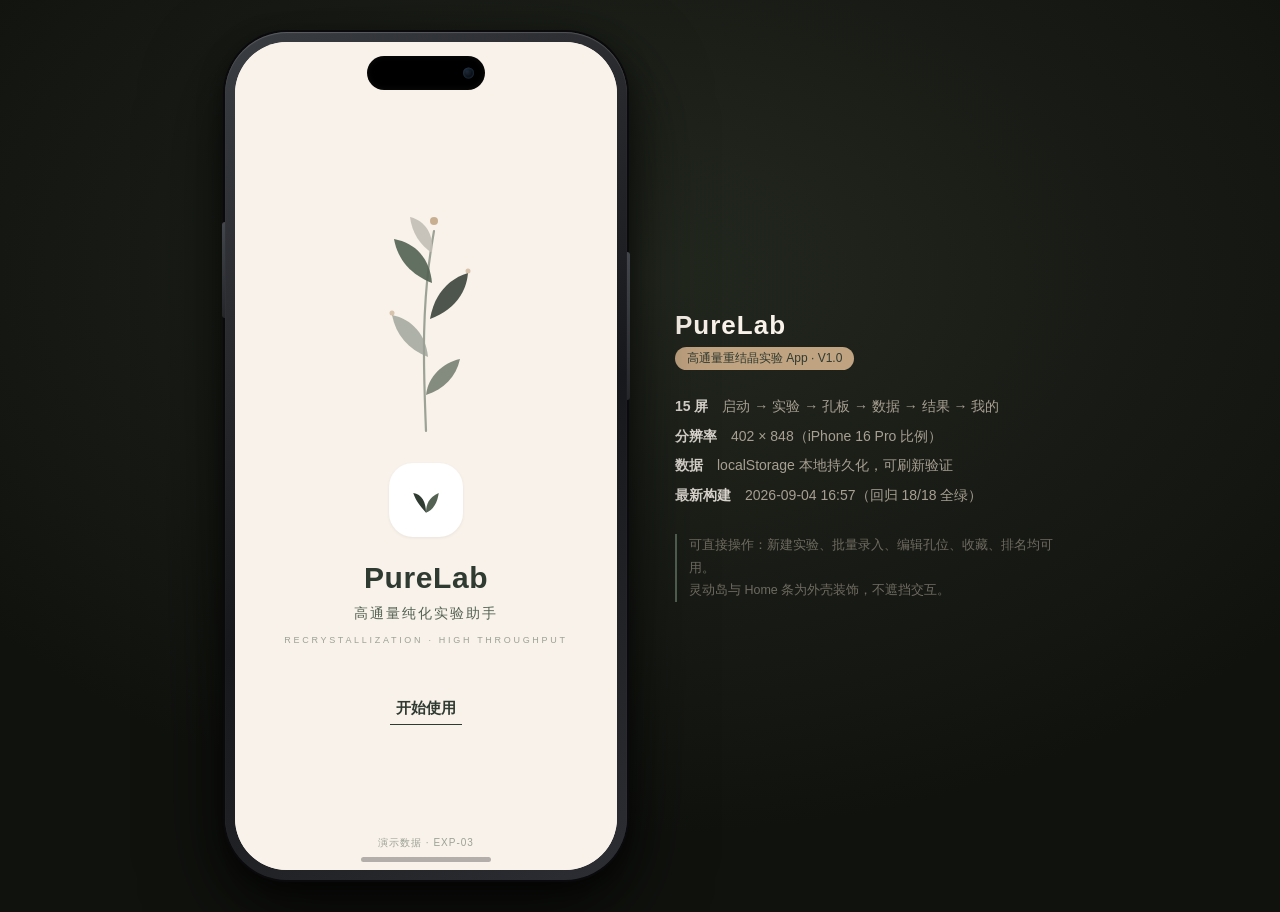
==== preview_phone.html @ 51ce743f "PureLab v1.0：高通量重结晶实验 APP（WebView SPA + APK 打包 + QA 测试） - 15 屏流程：新建实验→条件设置→孔板分配（自动按行/手动选孔双模式）→运行→批量录" ====
<!DOCTYPE html>
<html lang="zh-CN">
<head>
<meta charset="UTF-8">
<meta name="viewport" content="width=device-width, initial-scale=1.0">
<title>PureLab 手机壳预览</title>
<style>
  * { margin: 0; padding: 0; box-sizing: border-box; }
  body {
    min-height: 100vh;
    background: radial-gradient(1200px 800px at 50% 30%, #23281f 0%, #10120e 70%);
    display: flex;
    align-items: center;
    justify-content: center;
    font-family: "PingFang SC", "Microsoft YaHei", sans-serif;
    padding: 32px 16px;
  }
  .stage { display: flex; align-items: center; gap: 48px; flex-wrap: wrap; justify-content: center; }

  /* ---------- 手机壳 ---------- */
  .phone {
    position: relative;
    width: 402px;
    height: 848px;
    background: linear-gradient(145deg, #3a3d42 0%, #17181b 55%, #2c2e33 100%);
    border-radius: 62px;
    padding: 10px;
    box-shadow:
      0 0 0 2px #0a0a0c,
      0 30px 80px rgba(0,0,0,.65),
      0 8px 24px rgba(0,0,0,.5),
      inset 0 1px 1px rgba(255,255,255,.18);
    flex-shrink: 0;
  }
  /* 侧边实体键 */
  .phone::before {
    content: "";
    position: absolute;
    left: -3px; top: 190px;
    width: 3px; height: 96px;
    background: linear-gradient(#43464c, #24262a);
    border-radius: 3px 0 0 3px;
  }
  .phone::after {
    content: "";
    position: absolute;
    right: -3px; top: 220px;
    width: 3px; height: 148px;
    background: linear-gradient(#43464c, #24262a);
    border-radius: 0 3px 3px 0;
  }
  .screen {
    position: relative;
    width: 100%; height: 100%;
    border-radius: 52px;
    overflow: hidden;
    background: #F9F2EA;
  }
  .screen iframe {
    width: 100%; height: 100%;
    border: 0;
    display: block;
  }
  /* 灵动岛 */
  .island {
    position: absolute;
    top: 14px; left: 50%;
    transform: translateX(-50%);
    width: 118px; height: 34px;
    background: #000;
    border-radius: 20px;
    z-index: 5;
    box-shadow: inset 0 0 6px rgba(255,255,255,.06);
  }
  .island::after {
    content: "";
    position: absolute;
    right: 11px; top: 50%;
    transform: translateY(-50%);
    width: 11px; height: 11px;
    border-radius: 50%;
    background: radial-gradient(circle at 35% 35%, #1e2a38 0%, #0a0f14 60%);
    box-shadow: inset 0 0 2px rgba(90,140,200,.5);
  }
  /* Home 指示条 */
  .home-bar {
    position: absolute;
    bottom: 8px; left: 50%;
    transform: translateX(-50%);
    width: 130px; height: 5px;
    border-radius: 3px;
    background: rgba(0,0,0,.28);
    z-index: 5;
    pointer-events: none;
  }

  /* ---------- 信息栏 ---------- */
  .info {
    color: #cfc8bd;
    max-width: 380px;
  }
  .info h1 {
    font-size: 26px;
    color: #F9F2EA;
    letter-spacing: 1px;
    margin-bottom: 6px;
  }
  .info .tag {
    display: inline-block;
    font-size: 12px;
    color: #2F3A31;
    background: #C0A381;
    padding: 3px 12px;
    border-radius: 20px;
    margin-bottom: 22px;
  }
  .info ul { list-style: none; font-size: 14px; line-height: 2.1; color: #a89f92; }
  .info li b { color: #d8d3cc; font-weight: 600; }
  .hint {
    margin-top: 24px;
    font-size: 12.5px;
    line-height: 1.8;
    color: #6f6a60;
    border-left: 2px solid #536253;
    padding-left: 12px;
  }
  @media (max-width: 900px) { .info { display: none; } }
</style>
</head>
<body>
  <div class="stage">
    <div class="phone">
      <div class="screen">
        <iframe src="purelab-apk/app/assets/www/index.html" title="PureLab" name="purelab"></iframe>
        <div class="island"></div>
        <div class="home-bar"></div>
      </div>
    </div>
    <div class="info">
      <h1>PureLab</h1>
      <span class="tag">高通量重结晶实验 App · V1.0</span>
      <ul>
        <li><b>15 屏</b>　启动 → 实验 → 孔板 → 数据 → 结果 → 我的</li>
        <li><b>分辨率</b>　402 × 848（iPhone 16 Pro 比例）</li>
        <li><b>数据</b>　localStorage 本地持久化，可刷新验证</li>
        <li><b>最新构建</b>　2026-09-04 16:57（回归 18/18 全绿）</li>
      </ul>
      <div class="hint">
        可直接操作：新建实验、批量录入、编辑孔位、收藏、排名均可用。<br>
        灵动岛与 Home 条为外壳装饰，不遮挡交互。
      </div>
    </div>
  </div>
</body>
</html>
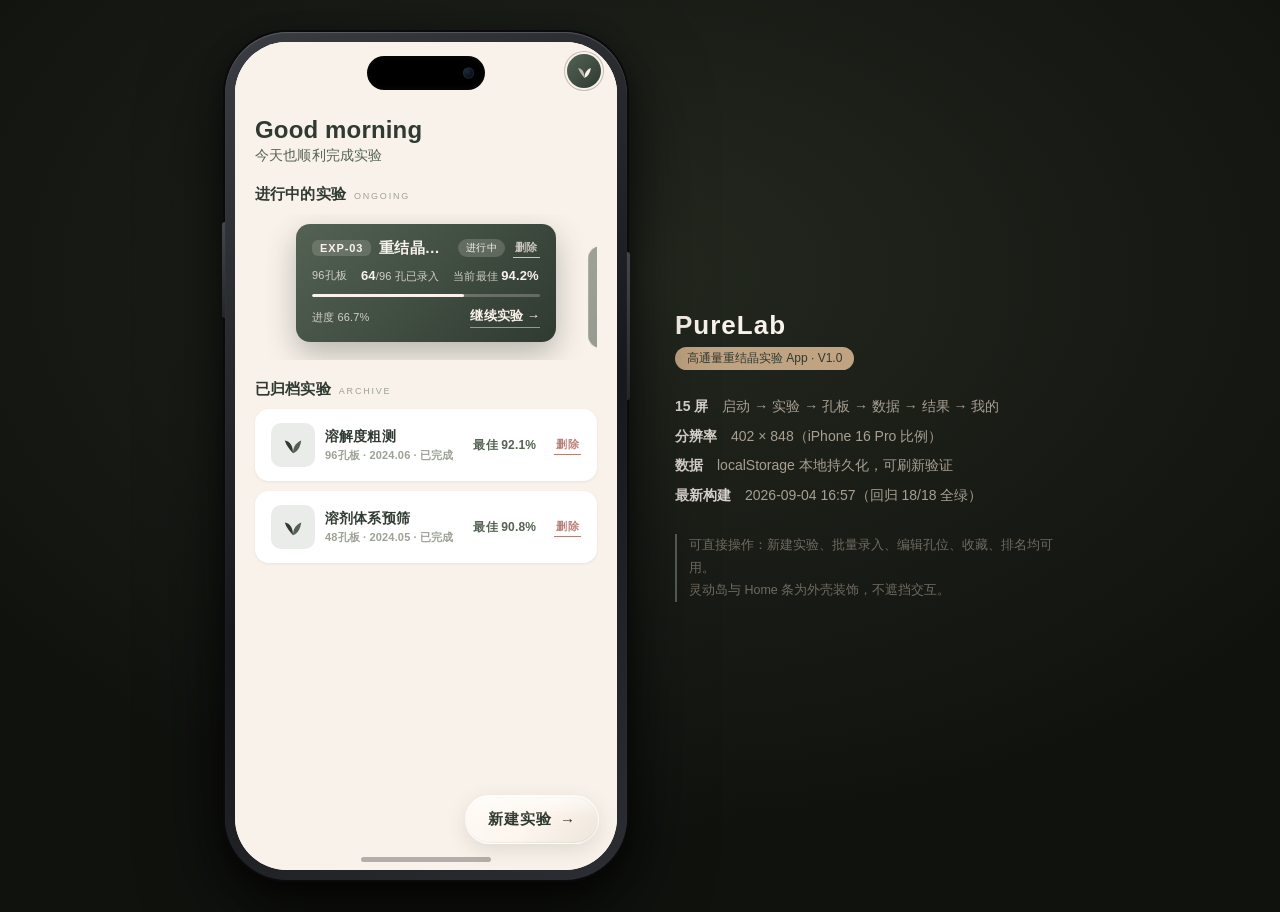
==== commit ab8d4e32: "v34: s10 备注支持相册上传图片——每孔最多4张(canvas压缩640px/JPEG存dataURL)、缩略图墙、全屏查看、×删除; MainActivity 增 WebChromeClien" ====
--- a/preview_phone.html
+++ b/preview_phone.html
@@ -1,8 +1,8 @@
 <!DOCTYPE html>
-<html lang="zh-CN">
-<head>
-<meta charset="UTF-8">
-<meta name="viewport" content="width=device-width, initial-scale=1.0">
+<html lang="zh-CN" data-page-node-id="1ZG9mVAOeTL7yh0ANyd7Pj">
+<head data-page-node-id="fY5u9R3kEyqqefc980LsHy">
+<meta charset="UTF-8" data-page-node-id="e7UTB5jyc4GwLNqctpgBds">
+<meta name="viewport" content="width=device-width, initial-scale=1.0" data-page-node-id="PiGN1yllYTS3WkMICE2TrG">
 <title>PureLab 手机壳预览</title>
 <style>
   * { margin: 0; padding: 0; box-sizing: border-box; }
@@ -127,26 +127,26 @@
   @media (max-width: 900px) { .info { display: none; } }
 </style>
 </head>
-<body>
-  <div class="stage">
-    <div class="phone">
-      <div class="screen">
-        <iframe src="purelab-apk/app/assets/www/index.html" title="PureLab" name="purelab"></iframe>
-        <div class="island"></div>
-        <div class="home-bar"></div>
+<body data-page-node-id="6AA0Ou96PUuipOcBvty1Mk">
+  <div class="stage" data-page-node-id="77jDHw8AGmJxG70kaqW5xi">
+    <div class="phone" data-page-node-id="NmM6lZTUbPtHVaLpcQsIS1">
+      <div class="screen" data-page-node-id="WfUp7QGdfWUzYR9dR9lC65">
+        <iframe src="purelab-apk/app/assets/www/index.html?t=1788694804" title="PureLab" name="purelab" data-page-node-id="4zTOloVzeAh35GfmAIr7yW"></iframe>
+        <div class="island" data-page-node-id="8siF9oDEIDBE8X4gIB0HFn"></div>
+        <div class="home-bar" data-page-node-id="uOIYEIfcBvyDKcXQueHqJk"></div>
       </div>
     </div>
-    <div class="info">
-      <h1>PureLab</h1>
-      <span class="tag">高通量重结晶实验 App · V1.0</span>
-      <ul>
-        <li><b>15 屏</b>　启动 → 实验 → 孔板 → 数据 → 结果 → 我的</li>
-        <li><b>分辨率</b>　402 × 848（iPhone 16 Pro 比例）</li>
-        <li><b>数据</b>　localStorage 本地持久化，可刷新验证</li>
-        <li><b>最新构建</b>　2026-09-04 16:57（回归 18/18 全绿）</li>
+    <div class="info" data-page-node-id="0urbCFoUByQbiy0pergIMP">
+      <h1 data-page-node-id="NTeI6kPJ3U7BykA6k0SwWB">PureLab</h1>
+      <span class="tag" data-page-node-id="JPGsOqF6rAxOetWnhe8Fhf">高通量重结晶实验 App · V1.0</span>
+      <ul data-page-node-id="2tx9Ik6AU2jnoa7T2ZiQGy">
+        <li data-page-node-id="lRGkGINryCQvKR3AFvQAjH"><b data-page-node-id="kwqgbUvJE9aYy18RwVMTbg">15 屏</b>　启动 → 实验 → 孔板 → 数据 → 结果 → 我的</li>
+        <li data-page-node-id="8jPHHr602AR6IcPkHHuISx"><b data-page-node-id="ocJDCiie4c7VzZESglYVnk">分辨率</b>　402 × 848（iPhone 16 Pro 比例）</li>
+        <li data-page-node-id="Y1BnuC4aTNg8OGZFgbocBs"><b data-page-node-id="GVBb6a169EvejFbUuaamsJ">数据</b>　localStorage 本地持久化，可刷新验证</li>
+        <li data-page-node-id="TAjaBwGiAmHNM1S8Z45txf"><b data-page-node-id="PYSyb9tTP6x8SAB8CaL3ci">最新构建</b>　2026-09-04 16:57（回归 18/18 全绿）</li>
       </ul>
-      <div class="hint">
-        可直接操作：新建实验、批量录入、编辑孔位、收藏、排名均可用。<br>
+      <div class="hint" data-page-node-id="nQ8XrGuuG1wi9Tg2lX9IPY">
+        可直接操作：新建实验、批量录入、编辑孔位、收藏、排名均可用。<br data-page-node-id="igqgIBWfbLx7FUyRSBI3Ny">
         灵动岛与 Home 条为外壳装饰，不遮挡交互。
       </div>
     </div>
